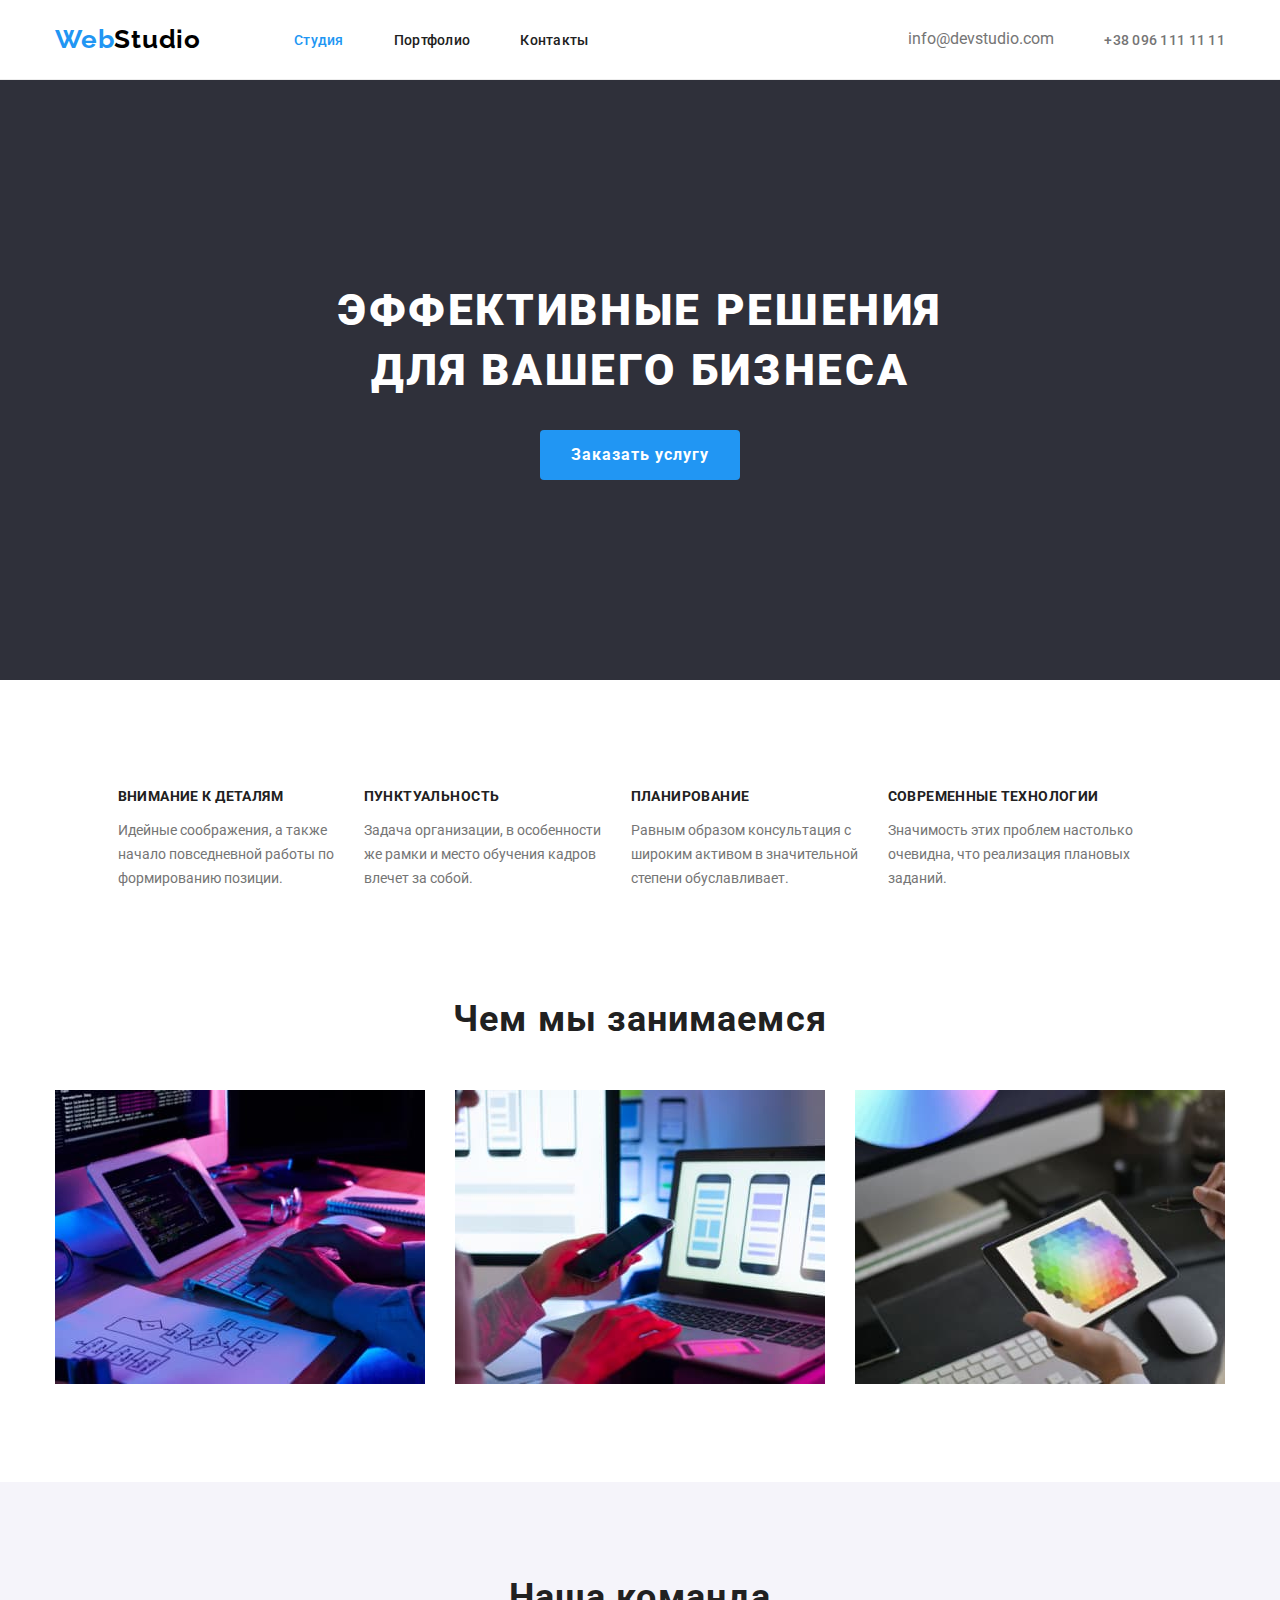
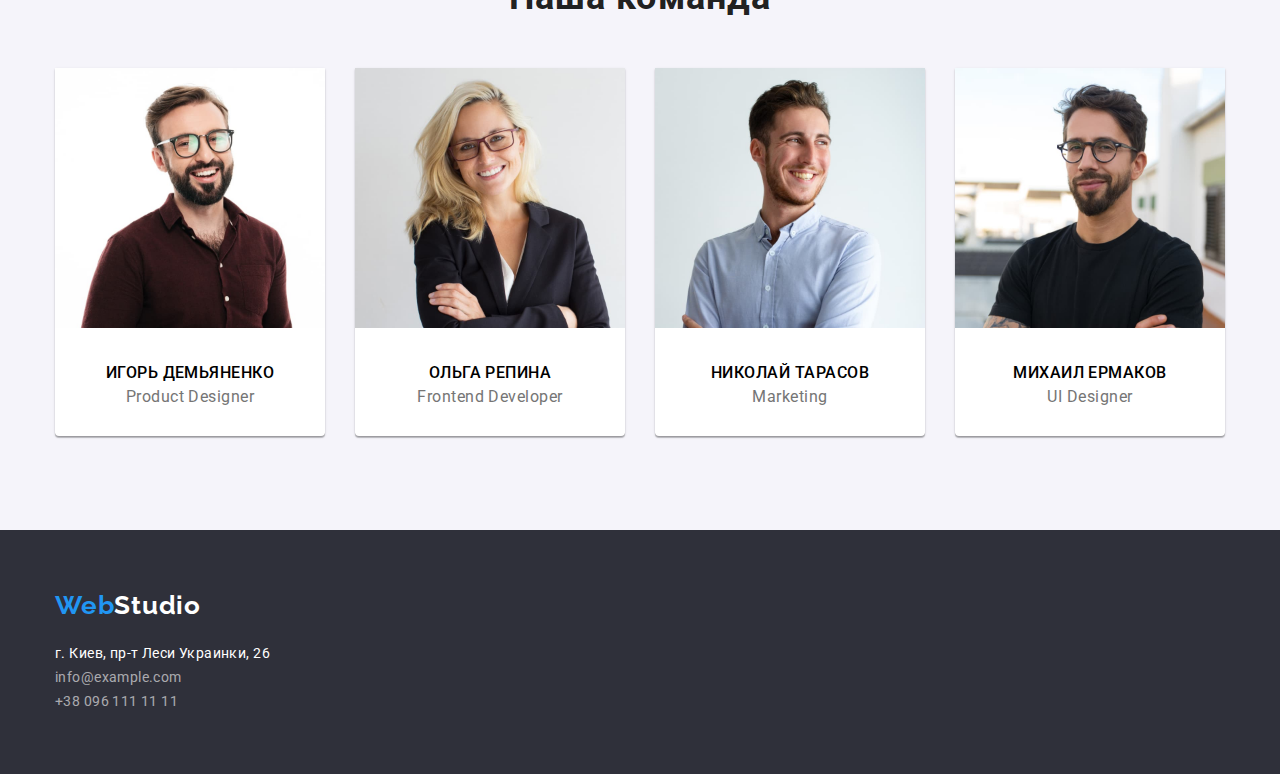
==== index.html @ abf52732 "start" ====
<!DOCTYPE html>
<html lang="ru">
  <head>
    <meta charset="UTF-8" />
    <meta http-equiv="X-UA-Compatible" content="IE=edge" />
    <meta name="viewport" content="width=device-width, initial-scale=1.0" />
    <title>Studio</title>
    <link rel="stylesheet" href="./css/normalize.css" />
    <link rel="stylesheet" href="./css/style.css" />
    <link
      href="https://fonts.googleapis.com/css2?family=Raleway:wght@700&family=Roboto:wght@400;500;700;900&display=swap"
      rel="stylesheet"
    />
  </head>
  <body>
    <header class="header-sections">
      <div class="container header-container">
        <nav class="main-nav">
          <a class="webstudio" href="./index.html"
            ><span class="txt-bl">Web</span>Studio</a
          >
          <ul class="all-header">
            <li class="item header-link">
              <a href="./index.html" class="current" >Студия</a>
            </li>
            <li class="item header-link">
              <a href="./portfolio.html">Портфолио</a>
            </li>
            <li class="item header-link"><a href="">Контакты</a></li>
          </ul>
          </nav>
          <ul class="header-contacts">
            <li class="item header-mail">
              <a href="mailto:info@devstudio.com">info@devstudio.com</a>
            </li>
            <li class="item header-phone">
              <a href="tel:+380961111111">+38 096 111 11 11</a>
            </li>
          </ul>
      </div>
    </header>
    <main>
      <section class="main-header-sections">
        <h1>
          Эффективные решения <br />
          для вашего бизнеса
        </h1>
        <button type="button" class="btn-blue">Заказать услугу</button>
      </section>
      <section class="all-about-sections">
        <div class="container">
          <ul class="menu all-about">
            <li class="item">
              <h3>Внимание к деталям</h3>
              <p class="about">
                Идейные соображения, а также <br />
                начало повседневной работы по <br />
                формированию позиции.
              </p>
            </li>
            <li class="item">
              <h3>Пунктуальность</h3>
              <p class="about">
                Задача организации, в особенности <br />
                же рамки и место обучения кадров <br />
                влечет за собой.
              </p>
            </li>
            <li class="item">
              <h3>Планирование</h3>
              <p class="about">
                Равным образом консультация с <br />
                широким активом в значительной <br />
                степени обуславливает.
              </p>
            </li>
            <li class="item">
              <h3>Современные технологии</h3>
              <p class="about">
                Значимость этих проблем настолько <br />
                очевидна, что реализация плановых <br />
                заданий.
              </p>
            </li>
          </ul>
        </div>
      </section>
      <section class="all-work-sections">
        <div class="container">
          <h2 class="work-text">Чем мы занимаемся</h2>
          <ul class="menu work-sections">
            <li class="item">
              <img src="./images/box1.jpg" alt="box1" width="370" />
            </li>
            <li class="item">
              <img src="./images/box2.jpg" alt="box2" width="370" />
            </li>
            <li class="item">
              <img src="./images/box3.jpg" alt="box3" width="370" />
            </li>
          </ul>
        </div>
        </section>
        <section class="team-sections">
          <div class="container">
            <h2>Наша команда</h2>
            <ul class="menu team-sections-box">
              <li class="item team">
                <img src="./images/igor.jpg" alt="igor" width="270" />
                <div class="team-text">
                  <h3 class="team-employee">Игорь Демьяненко</h3>
                  <p class="team-position">Product Designer</p>
                </div>
              </li>
              <li class="item team">
                <img src="./images/olga.jpg" alt="olga" width="270" />
                <div class="team-text">
                  <h3 class="team-employee">Ольга Репина</h3>
                  <p class="team-position">Frontend Developer</p>
                </div>
              </li>
              <li class="item team">
                <img src="./images/nikolay.jpg" alt="nikolay" width="270" />
                <div class="team-text">
                  <h3 class="team-employee">Николай Тарасов</h3>
                  <p class="team-position">Marketing</p>
                </div>
              </li>
              <li class="item team">
                <img src="./images/michael.jpg" alt="michael" width="270" />
                <div class="team-text">
                  <h3 class="team-employee">Михаил Ермаков</h3>
                  <p class="team-position">UI Designer</p>
                </div>
              </li>
            </ul>
          </div>
      </section>
    </main>
    <footer class="footer-sections">
      <div class="container">
        <a class="webstudio white" href="./index.html"
          ><span class="txt-bl">Web</span>Studio</a>
        <address>
          <ul class="footer-all">
            <li>
              <a
                class="map link footer-adress"
                href="https://bit.ly/3ffIdBp"
                target="_blank"
                rel="noopener noreferrer"
                >г. Киев, пр-т Леси Украинки, 26</a>
            </li>
            <li>
              <a href="mailto:info@example.com" class="footer-mail">info@example.com</a
              >
            </li>
            <li>
              <a href="tel:+380961111111" class="footer-phone">+38 096 111 11 11</a
              >
            </li>
          </ul>
        </address>
      </div>
    </footer>
  </body>
</html>
---- css/style.css ----
html {
  box-sizing: border-box;
}
*,
*::before,
*::after {
  box-sizing: border-box;
}

body {
  font-family: "Roboto", "Raleway", sans-serif;
  max-width: 1600px;
  margin: 0 auto;
}
a {
  text-decoration: none;
}

.menu {
  display: flex;
}
ul {
  margin-block-start: 0px;
  margin-block-end: 0px;
  margin-inline-start: 0px;
  margin-inline-end: 0px;
  padding-inline-start: 0px;
}
.main-nav {
  display: flex;
  align-items: center;
}
.container {
  width: 1200px;
  padding: 0px 15px;
  margin: 0 auto;
}
.sections {
  padding: 94px 0;
}
.header-sections {
  border-bottom: 1px solid rgba(236, 236, 236, 1);
  padding-top: 24px;
  padding-bottom: 24px;
}
.txt-bl {
  color: #2196f3;
}

.webstudio {
  color: black;
  font-family: Raleway;
  font-style: normal;
  font-weight: bold;
  font-size: 26px;
  line-height: 31px;
  letter-spacing: 0.03em;
  text-decoration: none;
}

li {
  list-style-type: none;
}
.all-header {
  display: flex;
  margin-left: 93px;
}

.all-header .item {
  margin-right: 50px;
}
.all-header .item:last-child {
  margin-right: 0px;
}
.header-container {
  display: flex;
}
h1 {
  color: #fff;
  font-style: normal;
  font-weight: 900;
  font-size: 44px;
  line-height: 60px;
  text-align: center;
  letter-spacing: 0.06em;
  text-transform: uppercase;
  margin-block-start: 0px;
  margin-block-end: 0px;
 }
h2 {
  color: #212121;
  font-style: normal;
  font-weight: bold;
  font-size: 36px;
  line-height: 42px;
  text-align: center;
  letter-spacing: 0.03em;
  margin-block-start: 0;
    margin-block-end: 0;
    margin-inline-start: 0;
    margin-inline-end: 0;
}
h3 {
  color: #212121;
  font-style: normal;
  font-weight: bold;
  font-size: 14px;
  line-height: 16px;
  letter-spacing: 0.03em;
  text-transform: uppercase;
  inherits: none;
}

.header-link {
  text-decoration: none;
  font-style: normal;
  font-weight: 500;
  font-size: 14px;
  line-height: 16px;
  letter-spacing: 0.02em;

}
.header-link a {
  color: #212121;
  display: block;

}
a.current {
  color: #2196f3;
  }

.header-link a:hover {
  color: #2196f3;
  
}
.header-contacts {
  display: flex;
  margin-left: auto;
  align-items: center;
}
.header-contacts .item + .item {
  margin-left: 50px;
}
.header-contacts .item .header-mail {
  font-style: normal;
  font-weight: 500;
  font-size: 14px;
  line-height: 16px;
  letter-spacing: 0.02em;
}
.header-mail a {
  color: rgba(117, 117, 117, 1);
  display: block;
}
.header-mail a:hover {
  color: #2196f3;
}
.header-phone {
  font-style: normal;
  font-weight: 500;
  font-size: 14px;
  line-height: 16px;
  letter-spacing: 0.02em;
}
.header-phone a {
  color: rgba(117, 117, 117, 1);
  display: block;
}
.header-phone a:hover {
  color: #2196f3;
}
.main-header-sections {
  background-color: #2f303a;
  padding-bottom: 200px;
  padding-top: 200px;
}
.btn-blue {
  color: white;
  background-color: #2196f3;
  font-family: Roboto;
  font-style: normal;
  font-weight: bold;
  font-size: 16px;
  line-height: 30px;
  letter-spacing: 0.06em;
  width: 200px;
  height: 50px;
  border: none;
  border-radius: 4px;
  margin: 0 auto;
  display: block;
  margin-top: 30px;

}
.all-about-sections {
  padding-top: 94px;
}

.all-about {
  justify-content: center;
  width: 1170px;
}
.all-about .item {
  margin-right: 30px;
}
.about {
  color: #757575;
  font-style: normal;
  font-weight: normal;
  font-size: 14px;
  line-height: 24px;
}
.all-work-sections {
  padding-top: 94px;
  padding-bottom: 94px;
}
.work-sections .item + .item {
  margin-left: 30px;
}

.work-text {
  margin-top: 0px;
  margin-bottom: 50px;
}

.menu .item.team {
  justify-content: center;
}
.team-sections {
  background-color: #f5f4fa;
  padding-top: 94px;
  padding-bottom: 94px;
}
.team-sections .item + .item {
  margin-left: 30px;
}
.team-sections-box {
  justify-content: center;
  margin-top: 50px;
}
.item.team {
  box-shadow: 0px 1px 3px rgba(0, 0, 0, 0.12), 0px 1px 1px rgba(0, 0, 0, 0.14), 0px 2px 1px rgba(0, 0, 0, 0.2);
  border-radius: 0px 0px 4px 4px;
  background-color: white;
}
.team-text {
  padding-top: 30px;
  padding-bottom: 30px;

}
.team-employee {
  color: black;
  font-style: normal;
  font-weight: 500;
  font-size: 16px;
  line-height: 19px;
  text-align: center;
  letter-spacing: 0.03em;
  margin-top: 0;
  margin-bottom: 5px;
}
.team-position {
  color: #757575;
  font-style: normal;
  font-weight: normal;
  font-size: 16px;
  line-height: 19px;
  text-align: center;
  letter-spacing: 0.03em;
  margin-top: 5px;
  margin-bottom: 0;
}
.footer-sections {
  background-color: #2f303a;
  padding-top: 60px;
  padding-bottom: 61px;
}

.link.footer-adress {
  color: white;
  text-decoration: none;
  font-style: normal;
  font-weight: normal;
  font-size: 14px;
  line-height: 24px;
  letter-spacing: 0.03em;
}
.txt-bl {
  margin-bottom: 20px;
}
.webstudio.white {
  display: block;
  margin-bottom: 20px;
}
.footer-mail {
  color: rgba(255, 255, 255, 0.6);
  text-decoration: none;
  font-style: normal;
  font-weight: normal;
  font-size: 14px;
  line-height: 24px;
  letter-spacing: 0.03em;
}
.footer-phone {
  color: rgba(255, 255, 255, 0.6);
  text-decoration: none;
  font-style: normal;
  font-weight: normal;
  font-size: 14px;
  line-height: 24px;
  letter-spacing: 0.03em;
}

.white {
  color: white;
}
/* Portfilio*/
.all-port-sections {
  padding-top: 94px;
  padding-bottom: 94px;
}
.btn-port {
  color: #212121;
  background-color: #f5f4fa;
  font-family: roboto;
  font-style: normal;
  font-weight: 500;
  font-size: 16px;
  line-height: 26px;
  height: 38px;
  letter-spacing: 0.03em;
  border: none;
  border-radius: 4px;
  padding: 6px 22px 6px 22px;
  white-space: nowrap;
}
.btn-port:hover {
  color: white;
  background-color: #2196f3;
  box-shadow: 0px 3px 1px rgba(0, 0, 0, 0.1), 0px 1px 2px rgba(0, 0, 0, 0.08),
    0px 2px 2px rgba(0, 0, 0, 0.12);
}

.menu-btn {
  display: flex;
  justify-content: center;
  margin-bottom: 50px;

}
.menu-btn .item + .item {
  margin-left: 8px;
}
h4 {
  color: #212121;
  font-style: normal;
  font-weight: bold;
  font-size: 18px;
  line-height: 36px;
  letter-spacing: 0.06em;
}
.container-port {
  padding-bottom: 94px;
}
.card-set {
  display: flex;
  flex-wrap: wrap;
  margin-left: -30px;
  margin-top: -30px;
  list-style: none;
}

.item-port {
  margin-left: 30px;
  margin-top: 30px;
  flex-basis: cals((100%-90px)/3);
}
.card-thumb {
  margin-bottom: -4.5px;
}
.card-content {
  padding: 20px 24px;
  border: 1px solid rgba(238, 238, 238, 1);
  border-top: none;
}
.card-heading {
  color: #212121;
  font-style: normal;
  font-weight: bold;
  font-size: 18px;
  line-height: 36px;
  letter-spacing: 0.06em;
  margin-top: 0;
  margin-bottom: 2px;
}
.card-text {
  color: #757575;
  font-style: normal;
  font-weight: normal;
  font-size: 16px;
  line-height: 30px;
  letter-spacing: 0.03em;
  margin-top: 2px;
  margin-bottom: 0;
}
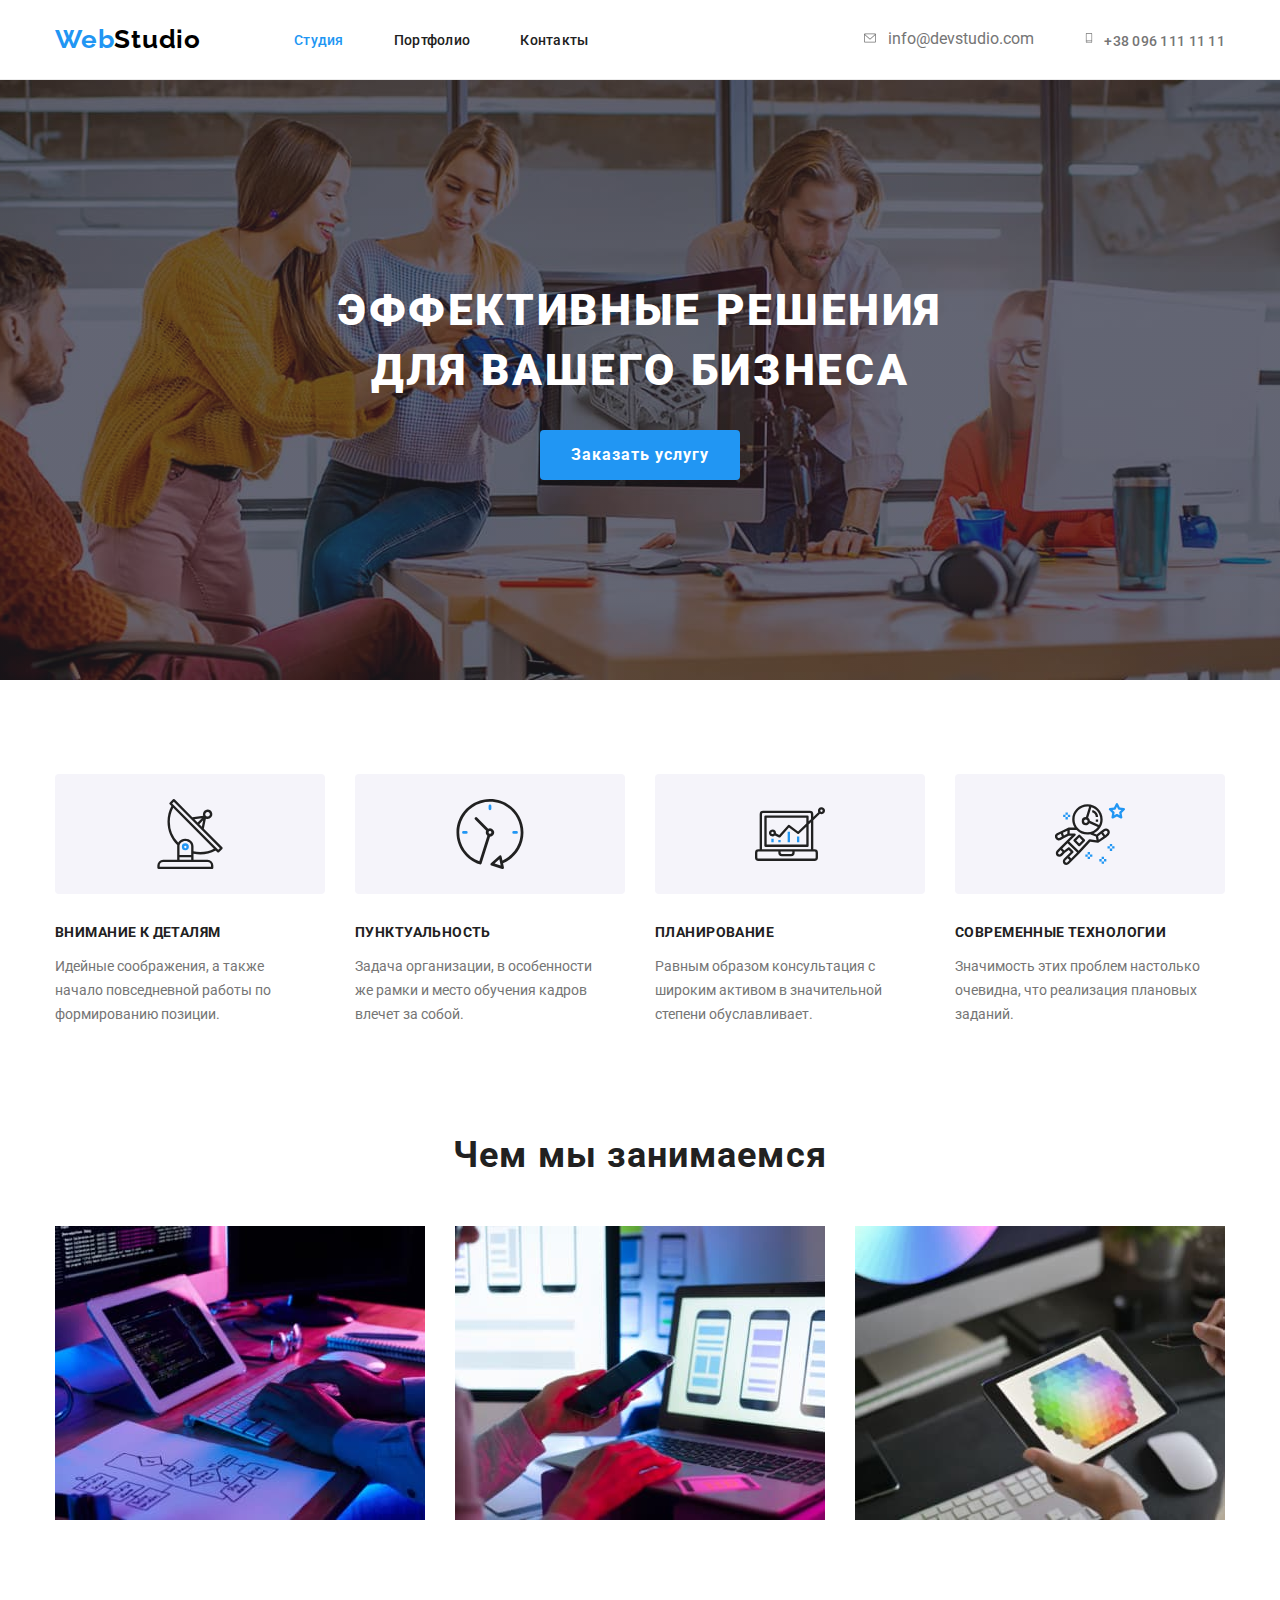
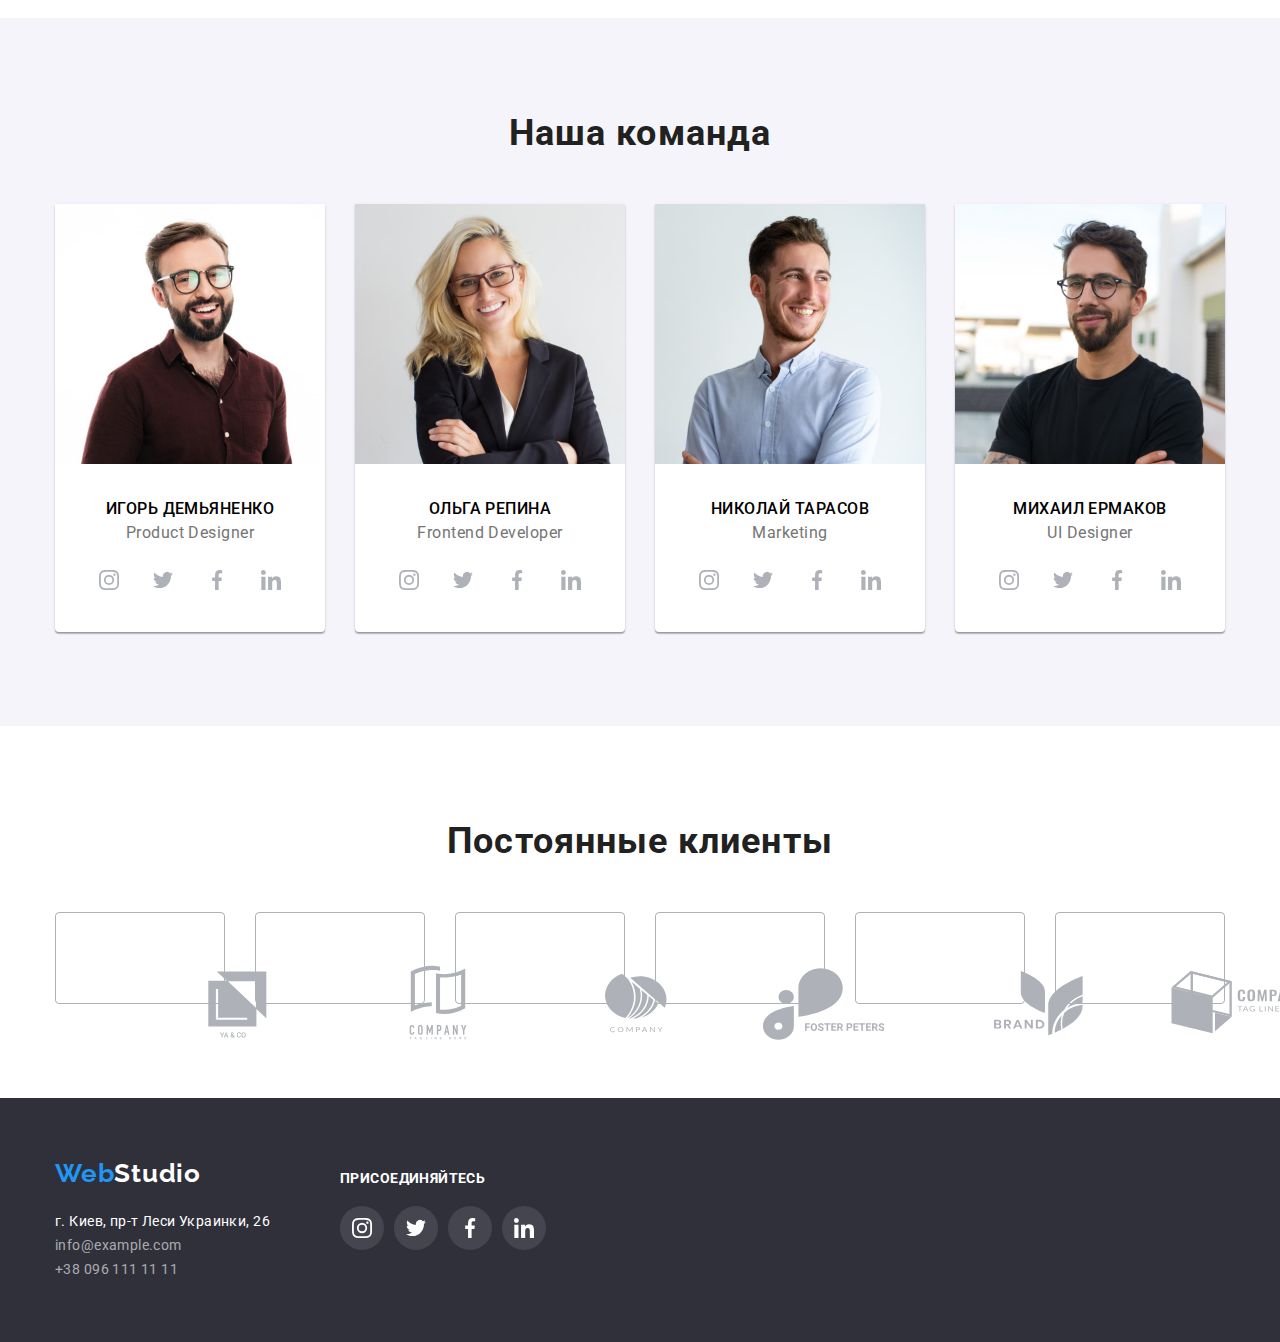
==== commit b6b1edc0: "prefin" ====
--- a/index.html
+++ b/index.html
@@ -31,10 +31,16 @@
           </nav>
           <ul class="header-contacts">
             <li class="item header-mail">
-              <a href="mailto:info@devstudio.com">info@devstudio.com</a>
+              <a class="header-mail-set" href="mailto:info@devstudio.com">
+                <svg class="header-mail-icon">
+                  <use href="./images/symbol-defs.svg#icon-envelope"></use>
+                </svg>info@devstudio.com</a>
             </li>
             <li class="item header-phone">
-              <a href="tel:+380961111111">+38 096 111 11 11</a>
+              <a class="header-phone-set" href="tel:+380961111111">
+                <svg class="header-phone-icon">
+                <use href="./images/symbol-defs.svg#icon-smartphone"></use>
+              </svg>+38 096 111 11 11</a>
             </li>
           </ul>
       </div>
@@ -51,7 +57,12 @@
         <div class="container">
           <ul class="menu all-about">
             <li class="item">
-              <h3>Внимание к деталям</h3>
+              <div class="item-icon">
+                <svg class="item-icon-svg">
+                  <use href="./images/symbol-defs.svg#icon-antenna"></use>
+                </svg>
+              </div>
+              <h3 class="item-text">Внимание к деталям</h3>
               <p class="about">
                 Идейные соображения, а также <br />
                 начало повседневной работы по <br />
@@ -59,7 +70,12 @@
               </p>
             </li>
             <li class="item">
-              <h3>Пунктуальность</h3>
+              <div class="item-icon">
+                <svg class="item-icon-svg">
+                  <use href="./images/symbol-defs.svg#icon-clock1"></use>
+                </svg>
+              </div>
+              <h3 class="item-text">Пунктуальность</h3>
               <p class="about">
                 Задача организации, в особенности <br />
                 же рамки и место обучения кадров <br />
@@ -67,7 +83,12 @@
               </p>
             </li>
             <li class="item">
-              <h3>Планирование</h3>
+              <div class="item-icon">
+                <svg class="item-icon-svg">
+                  <use href="./images/symbol-defs.svg#icon-diagram"></use>
+                </svg>
+              </div>
+              <h3 class="item-text">Планирование</h3>
               <p class="about">
                 Равным образом консультация с <br />
                 широким активом в значительной <br />
@@ -75,7 +96,12 @@
               </p>
             </li>
             <li class="item">
-              <h3>Современные технологии</h3>
+              <div class="item-icon">
+                <svg class="item-icon-svg">
+                  <use href="./images/symbol-defs.svg#icon-astronaut"></use>
+                </svg>
+              </div>
+              <h3 class="item-text">Современные технологии</h3>
               <p class="about">
                 Значимость этих проблем настолько <br />
                 очевидна, что реализация плановых <br />
@@ -110,6 +136,36 @@
                 <div class="team-text">
                   <h3 class="team-employee">Игорь Демьяненко</h3>
                   <p class="team-position">Product Designer</p>
+                  <ul class="icons-list">
+                    <li class="item">
+                      <a class="links-list" href="">
+                        <svg class="icon" width="20px" height="20px">
+                          <use href="./images/symbol-defs.svg#icon-instagram"></use>
+                        </svg>
+                      </a>
+                    </li>
+                    <li class="item">
+                      <a class="links-list" href="">
+                        <svg class="icon" width="20px" height="20px">
+                          <use href="./images/symbol-defs.svg#icon-twitter"></use>
+                        </svg>
+                      </a>
+                    </li>
+                    <li class="item">
+                      <a class="links-list" href="">
+                        <svg class="icon" width="20px" height="20px">
+                          <use href="./images/symbol-defs.svg#icon-facebook"></use>
+                        </svg>
+                      </a>
+                    </li>
+                    <li class="item">
+                      <a class="links-list" href="">
+                        <svg class="icon" width="20px" height="20px">
+                          <use href="./images/symbol-defs.svg#icon-linkedin"></use>
+                        </svg>
+                      </a>
+                    </li>
+                  </ul>
                 </div>
               </li>
               <li class="item team">
@@ -117,6 +173,36 @@
                 <div class="team-text">
                   <h3 class="team-employee">Ольга Репина</h3>
                   <p class="team-position">Frontend Developer</p>
+                  <ul class="icons-list">
+                    <li class="item">
+                      <a class="links-list" href="">
+                        <svg class="icon" width="20px" height="20px">
+                          <use href="./images/symbol-defs.svg#icon-instagram"></use>
+                        </svg>
+                      </a>
+                    </li>
+                    <li class="item">
+                      <a class="links-list" href="">
+                        <svg class="icon" width="20px" height="20px">
+                          <use href="./images/symbol-defs.svg#icon-twitter"></use>
+                        </svg>
+                      </a>
+                    </li>
+                    <li class="item">
+                      <a class="links-list" href="">
+                        <svg class="icon" width="20px" height="20px">
+                          <use href="./images/symbol-defs.svg#icon-facebook"></use>
+                        </svg>
+                      </a>
+                    </li>
+                    <li class="item">
+                      <a class="links-list" href="">
+                        <svg class="icon" width="20px" height="20px">
+                          <use href="./images/symbol-defs.svg#icon-linkedin"></use>
+                        </svg>
+                      </a>
+                    </li>
+                  </ul>
                 </div>
               </li>
               <li class="item team">
@@ -124,6 +210,36 @@
                 <div class="team-text">
                   <h3 class="team-employee">Николай Тарасов</h3>
                   <p class="team-position">Marketing</p>
+                  <ul class="icons-list">
+                    <li class="item">
+                      <a class="links-list" href="">
+                        <svg class="icon" width="20px" height="20px">
+                          <use href="./images/symbol-defs.svg#icon-instagram"></use>
+                        </svg>
+                      </a>
+                    </li>
+                    <li class="item">
+                      <a class="links-list" href="">
+                        <svg class="icon" width="20px" height="20px">
+                          <use href="./images/symbol-defs.svg#icon-twitter"></use>
+                        </svg>
+                      </a>
+                    </li>
+                    <li class="item">
+                      <a class="links-list" href="">
+                        <svg class="icon" width="20px" height="20px">
+                          <use href="./images/symbol-defs.svg#icon-facebook"></use>
+                        </svg>
+                      </a>
+                    </li>
+                    <li class="item">
+                      <a class="links-list" href="">
+                        <svg class="icon" width="20px" height="20px">
+                          <use href="./images/symbol-defs.svg#icon-linkedin"></use>
+                        </svg>
+                      </a>
+                    </li>
+                  </ul>
                 </div>
               </li>
               <li class="item team">
@@ -131,37 +247,151 @@
                 <div class="team-text">
                   <h3 class="team-employee">Михаил Ермаков</h3>
                   <p class="team-position">UI Designer</p>
+                  <ul class="icons-list">
+                    <li class="item">
+                      <a class="links-list" href="">
+                        <svg class="icon" width="20px" height="20px">
+                          <use href="./images/symbol-defs.svg#icon-instagram"></use>
+                        </svg>
+                      </a>
+                    </li>
+                    <li class="item">
+                      <a class="links-list" href="">
+                        <svg class="icon" width="20px" height="20px">
+                          <use href="./images/symbol-defs.svg#icon-twitter"></use>
+                        </svg>
+                      </a>
+                    </li>
+                    <li class="item">
+                      <a class="links-list" href="">
+                        <svg class="icon" width="20px" height="20px">
+                          <use href="./images/symbol-defs.svg#icon-facebook"></use>
+                        </svg>
+                      </a>
+                    </li>
+                    <li class="item">
+                      <a class="links-list" href="">
+                        <svg class="icon" width="20px" height="20px">
+                          <use href="./images/symbol-defs.svg#icon-linkedin"></use>
+                        </svg>
+                      </a>
+                    </li>
+                  </ul>
                 </div>
               </li>
             </ul>
           </div>
       </section>
+      <section class="clients-sections">
+        <div class="container">
+          <h2 class="clients-text">Постоянные клиенты</h2>
+          <ul class="clients-set">
+            <li class="item">
+              <a class="clients-logo" >
+                <svg width:="41" height:="46.7">
+                  <use href="./images/symbol-defs.svg#icon-client1"></use>
+                </svg>
+              </a>
+            </li>
+            <li class="item">
+              <a class="clients-logo" >
+                <svg width:="40" height:="52">
+                  <use href="./images/symbol-defs.svg#icon-client2"></use>
+                </svg>
+              </a>
+            </li>
+            <li class="item">
+              <a class="clients-logo" >
+                <svg width:="43.46" height:="41.18">
+                  <use href="./images/symbol-defs.svg#icon-client3svg"></use>
+                </svg>
+              </a>
+            </li>
+            <li class="item">
+              <a class="clients-logo" >
+                <svg width:="84.44" height:="40.62">
+                  <use href="./images/symbol-defs.svg#icon-client4"></use>
+                </svg>
+              </a>
+            </li>
+            <li class="item">
+              <a class="clients-logo" >
+                <svg width:="62.64" height:="45.43">
+                  <use href="./images/symbol-defs.svg#icon-client5"></use>
+                </svg>
+              </a>
+            </li>
+            <li class="item">
+              <a class="clients-logo" >
+                <svg width:="93.79" height:="46.7">
+                  <use href="./images/symbol-defs.svg#icon-client6"></use>
+                </svg>
+              </a>
+            </li>
+          </ul>
+        </div>
+      </section>
     </main>
-    <footer class="footer-sections">
+    <footer class="footer-sections">  
       <div class="container">
-        <a class="webstudio white" href="./index.html"
-          ><span class="txt-bl">Web</span>Studio</a>
-        <address>
-          <ul class="footer-all">
-            <li>
-              <a
-                class="map link footer-adress"
-                href="https://bit.ly/3ffIdBp"
-                target="_blank"
-                rel="noopener noreferrer"
-                >г. Киев, пр-т Леси Украинки, 26</a>
-            </li>
-            <li>
-              <a href="mailto:info@example.com" class="footer-mail">info@example.com</a
-              >
-            </li>
-            <li>
-              <a href="tel:+380961111111" class="footer-phone">+38 096 111 11 11</a
-              >
-            </li>
-          </ul>
-        </address>
-      </div>
+          <div class="container-adress">
+          <a class="webstudio white" href="./index.html"
+            ><span class="txt-bl">Web</span>Studio</a>
+          <address>
+            <ul class="footer-all">
+              <li>
+                <a
+                  class="map link footer-adress"
+                  href="https://bit.ly/3ffIdBp"
+                  target="_blank"
+                  rel="noopener noreferrer"
+                  >г. Киев, пр-т Леси Украинки, 26</a>
+              </li>
+              <li>
+                <a href="mailto:info@example.com" class="footer-mail">info@example.com</a
+                >
+              </li>
+              <li>
+                <a href="tel:+380961111111" class="footer-phone">+38 096 111 11 11</a
+                >
+              </li>
+            </ul>
+          </address>
+          </div>
+          <div class="connections">
+            <h2 class="connections-text">присоединяйтесь</h2>
+            <ul class="connections-set">
+              <li class="item">
+                <a class="connections-set-icon">
+                  <svg class="connections-icon">
+                    <use href="./images/symbol-defs.svg#icon-instagram_footer"></use>       
+                  </svg>
+                </a>
+              </li>
+              <li class="item">
+                <a class="connections-set-icon">
+                  <svg class="connections-icon">
+                    <use href="./images/symbol-defs.svg#icon-twitter_footer"></use>       
+                  </svg>
+                </a>
+              </li>
+              <li class="item">
+                <a class="connections-set-icon">
+                  <svg class="connections-icon">
+                    <use href="./images/symbol-defs.svg#icon-facebook_footer"></use>       
+                  </svg>
+                </a>
+              </li>
+              <li class="item">
+                <a class="connections-set-icon">
+                  <svg class="connections-icon">
+                    <use href="./images/symbol-defs.svg#icon-linkedin_footer"></use>       
+                  </svg>
+                </a>
+              </li>
+            </ul>
+          </div>
+    </div>
     </footer>
   </body>
 </html>
--- a/css/style.css
+++ b/css/style.css
@@ -148,6 +148,18 @@
   line-height: 16px;
   letter-spacing: 0.02em;
 }
+.header-mail {
+  display: flex;
+  align-items: center;
+}
+
+.header-mail-icon {
+  height: 12px;
+  width: 16px;
+  margin-right: 10px;
+  fill: currentColor;
+  
+}
 .header-mail a {
   color: rgba(117, 117, 117, 1);
   display: block;
@@ -161,10 +173,23 @@
   font-size: 14px;
   line-height: 16px;
   letter-spacing: 0.02em;
-}
+
+}
+.header-phone-set {
+  display: block;
+  align-items: center;
+  justify-content: center;
+}
+.header-phone-icon {
+  height: 16px;
+  width: 10px;
+  margin-right: 10px;
+  fill: currentColor;
+}
+
 .header-phone a {
   color: rgba(117, 117, 117, 1);
-  display: block;
+
 }
 .header-phone a:hover {
   color: #2196f3;
@@ -173,6 +198,11 @@
   background-color: #2f303a;
   padding-bottom: 200px;
   padding-top: 200px;
+  max-width: 1600px;
+  height: 600px;
+  background-image: linear-gradient(to right, rgba(47, 48, 58, 0.4), rgba(47, 48, 58, 0.4)), url(../images/background.jpg);
+  background-size: cover;
+  background-position: center;
 }
 .btn-blue {
   color: white;
@@ -192,6 +222,7 @@
   margin-top: 30px;
 
 }
+
 .all-about-sections {
   padding-top: 94px;
 }
@@ -200,9 +231,10 @@
   justify-content: center;
   width: 1170px;
 }
-.all-about .item {
-  margin-right: 30px;
-}
+.all-about .item + .item {
+  margin-left: 30px;
+}
+
 .about {
   color: #757575;
   font-style: normal;
@@ -210,6 +242,25 @@
   font-size: 14px;
   line-height: 24px;
 }
+.item-icon {
+  display: flex;
+  align-items: center;
+  justify-content: center;
+  background-color: #F5F4FA;
+  border-radius: 4px;
+  width: 270px;
+  height: 120px;
+  margin-bottom: 30px;
+
+}
+.item-icon-svg {
+  width: 70px;
+  height: 70px;
+}
+.item-text {
+  margin-top: 0px;
+}
+
 .all-work-sections {
   padding-top: 94px;
   padding-bottom: 94px;
@@ -270,12 +321,71 @@
   margin-top: 5px;
   margin-bottom: 0;
 }
+.icons-list{
+  display: flex;
+  justify-content: space-between;
+  width: 206px;
+  margin:   0 auto;
+  margin-top: 16px;
+  fill: #757575;
+}
+.icons-list .item + .item {
+  margin-left: 10px;
+}
+.links-list {
+  display: flex;
+  height: 44px;
+  width: 44px;
+  border-radius: 50%;
+  justify-content: center;
+  align-items: center;
+  fill: #AFB1B8;
+
+}
+
+.links-list:hover {
+  background: #2196f3;
+  fill: #ffffff; 
+}
+
+.clients-sections {
+  padding-top: 94px;
+  padding-bottom: 94px;
+}
+
+.clients-set {
+  display: flex;
+  justify-content: space-between;
+  margin-top: 50px;
+}
+.clients-logo {
+  display: block;
+  width: 170px;
+  height: 92px;
+  padding: 16px 32px;
+  border: 1px solid #AFB1B8;
+  border-radius: 4px;
+  fill: #AFB1B8;
+}
+
+
+.clients-set :hover {
+  border-color:  #2196F3;
+  fill: #2196F3;
+  cursor: pointer;
+}
+.clients-set .item + .item {
+  margin-left: 30px;
+}
+
 .footer-sections {
   background-color: #2f303a;
   padding-top: 60px;
   padding-bottom: 61px;
 }
-
+.footer-sections .container {
+  display: flex;
+}
 .link.footer-adress {
   color: white;
   text-decoration: none;
@@ -313,6 +423,50 @@
 
 .white {
   color: white;
+}
+.connections {
+  margin-top: 12px;
+  margin-left: 70px;
+}
+.connections-text {
+  color: white;
+  font-style: normal;
+  font-weight: bold;
+  font-size: 14px;
+  line-height: 16px;
+  letter-spacing: 0.03em;
+  text-transform: uppercase;
+  margin-bottom: 20px;
+  text-align: left;
+
+}
+.connections-set {
+  display: flex;
+  justify-content: space-between;
+  width: 206px;
+  margin: 0 auto;
+}
+.connections-set-icon {
+  display: flex;
+  height: 44px;
+  width: 44px;
+  border-radius: 50%;
+  justify-content: center;
+  align-items: center;
+  background: rgba(255, 255, 255, 0.1);
+  fill: white;
+}
+.connections-set .item :hover {
+  background: #2196f3;
+  cursor: pointer;
+}
+.connections-set .item + .item{
+  margin-left: 10px;
+  
+}
+.connections-icon {
+  width: 20px;
+  height: 20px;
 }
 /* Portfilio*/
 .all-port-sections {
@@ -361,6 +515,7 @@
 .container-port {
   padding-bottom: 94px;
 }
+
 .card-set {
   display: flex;
   flex-wrap: wrap;
@@ -370,9 +525,20 @@
 }
 
 .item-port {
+  display: block;
   margin-left: 30px;
   margin-top: 30px;
   flex-basis: cals((100%-90px)/3);
+  box-sizing: border-box;
+}
+.item-port a :hover {
+  box-shadow: 0px 1px 1px rgba(0, 0, 0, 0.12), 0px 4px 4px rgba(0, 0, 0, 0.06), 1px 4px 6px rgba(0, 0, 0, 0.16);
+}
+.item-port {
+  display: block;
+}
+.item-port-img {
+  display: block;
 }
 .card-thumb {
   margin-bottom: -4.5px;
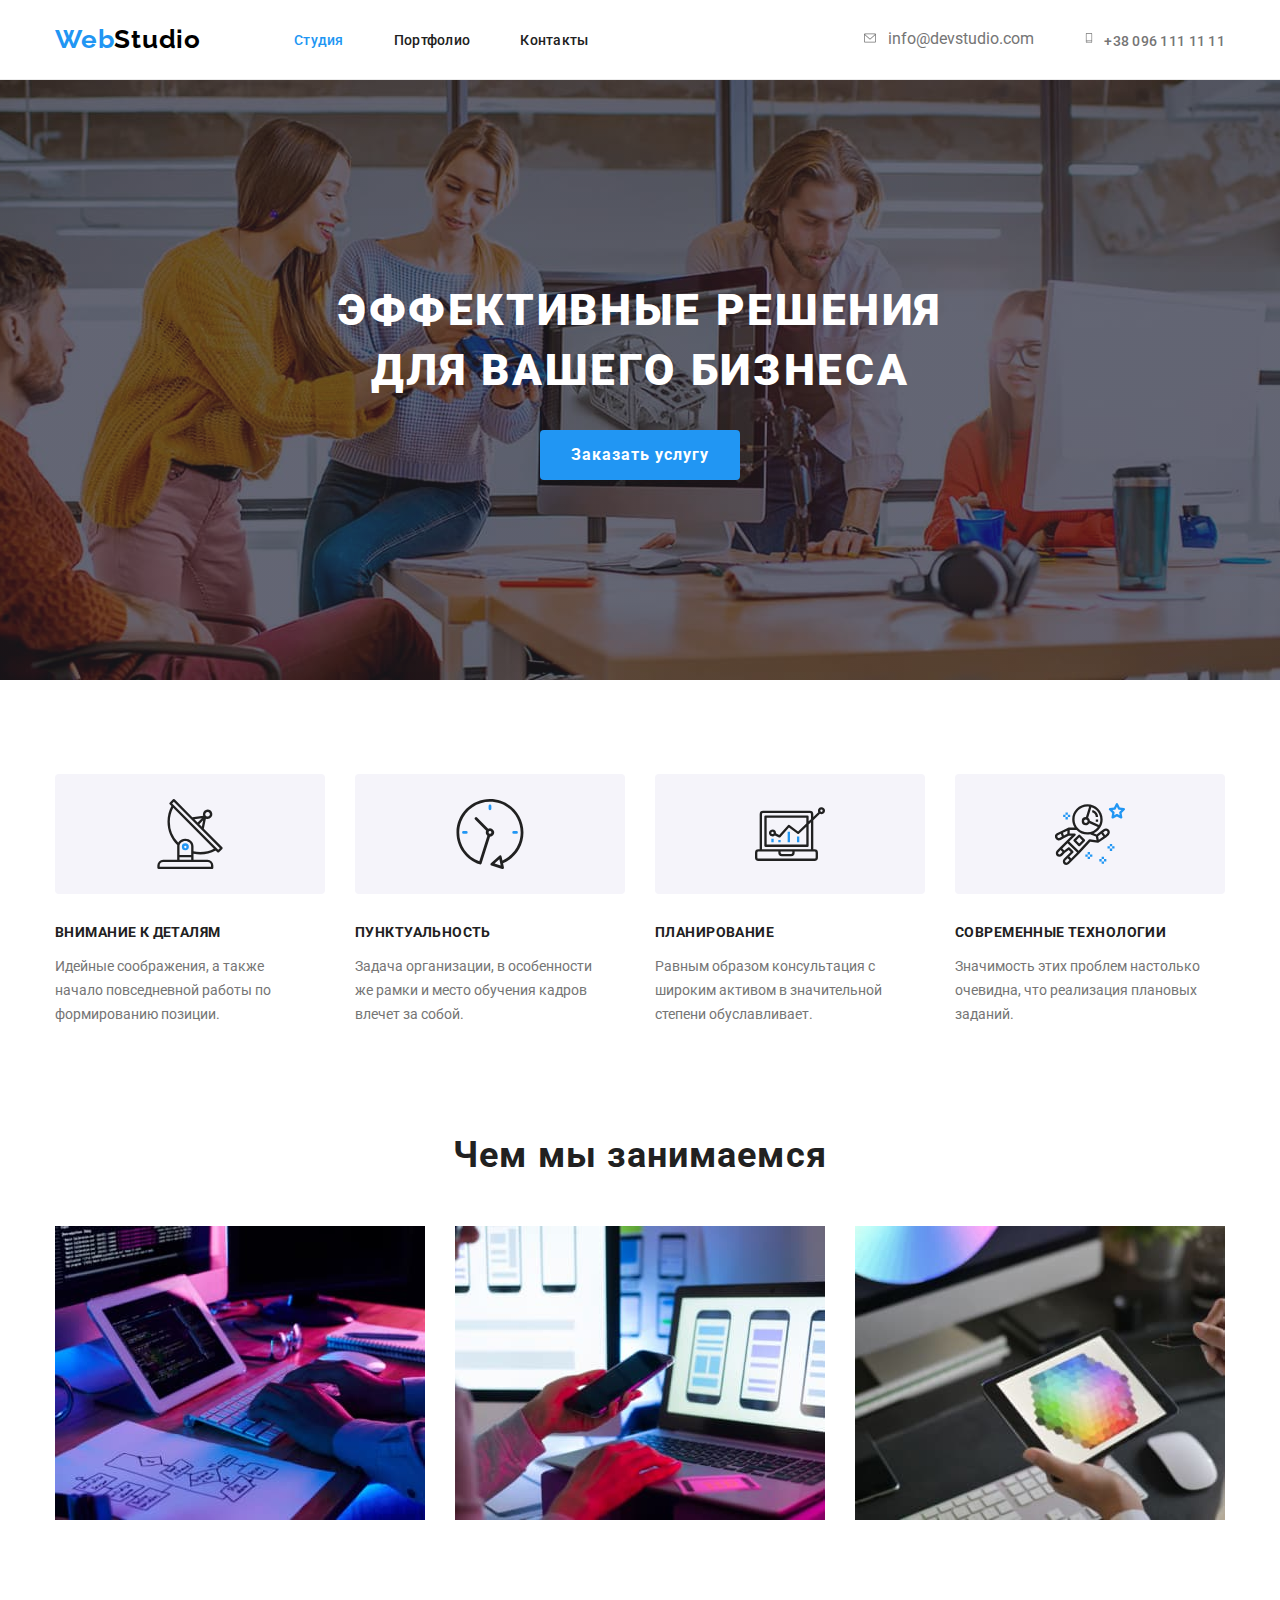
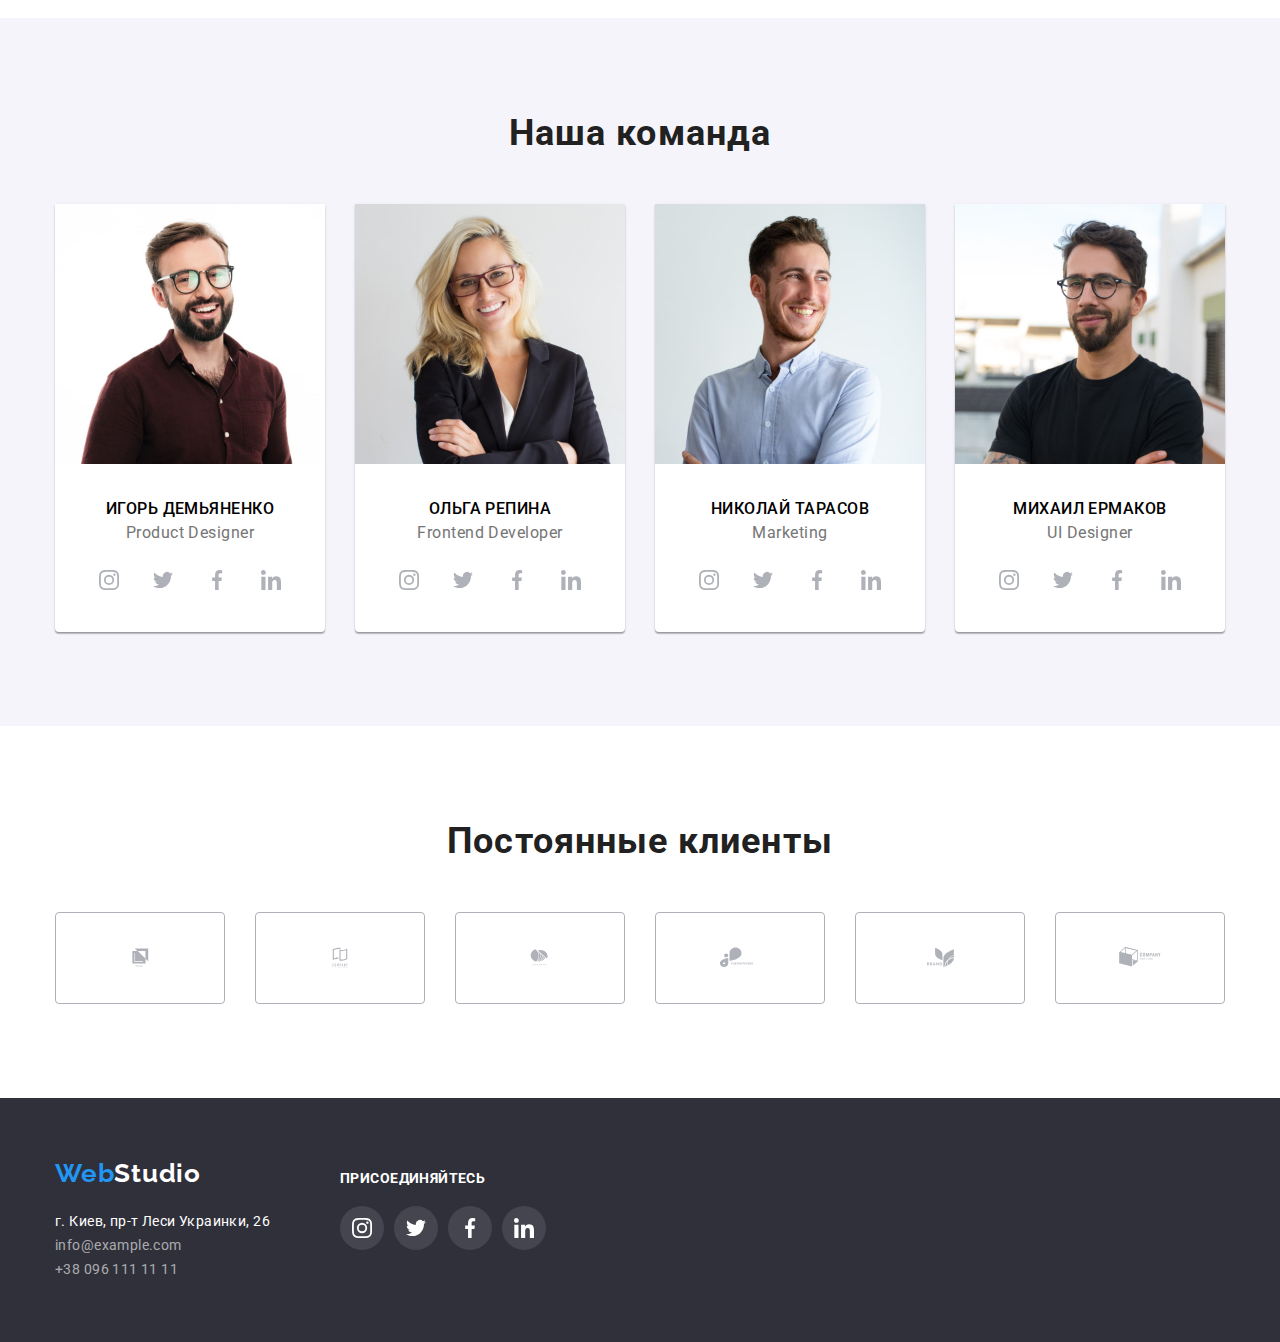
==== commit 3d1013b9: "up" ====
--- a/index.html
+++ b/index.html
@@ -32,13 +32,13 @@
           <ul class="header-contacts">
             <li class="item header-mail">
               <a class="header-mail-set" href="mailto:info@devstudio.com">
-                <svg class="header-mail-icon">
+                <svg class="header-mail-icon" width= "16" height= "12">
                   <use href="./images/symbol-defs.svg#icon-envelope"></use>
                 </svg>info@devstudio.com</a>
             </li>
             <li class="item header-phone">
               <a class="header-phone-set" href="tel:+380961111111">
-                <svg class="header-phone-icon">
+                <svg class="header-phone-icon" width= "10" height= "16">
                 <use href="./images/symbol-defs.svg#icon-smartphone"></use>
               </svg>+38 096 111 11 11</a>
             </li>
@@ -288,42 +288,42 @@
           <ul class="clients-set">
             <li class="item">
               <a class="clients-logo" >
-                <svg width:="41" height:="46.7">
+                <svg width="41" height="46.7">
                   <use href="./images/symbol-defs.svg#icon-client1"></use>
                 </svg>
               </a>
             </li>
             <li class="item">
               <a class="clients-logo" >
-                <svg width:="40" height:="52">
+                <svg width="40" height="52">
                   <use href="./images/symbol-defs.svg#icon-client2"></use>
                 </svg>
               </a>
             </li>
             <li class="item">
               <a class="clients-logo" >
-                <svg width:="43.46" height:="41.18">
+                <svg width="43.46" height="41.18">
                   <use href="./images/symbol-defs.svg#icon-client3svg"></use>
                 </svg>
               </a>
             </li>
             <li class="item">
               <a class="clients-logo" >
-                <svg width:="84.44" height:="40.62">
+                <svg width="84.44" height="40.62">
                   <use href="./images/symbol-defs.svg#icon-client4"></use>
                 </svg>
               </a>
             </li>
             <li class="item">
               <a class="clients-logo" >
-                <svg width:="62.64" height:="45.43">
+                <svg width="62.64" height="45.43">
                   <use href="./images/symbol-defs.svg#icon-client5"></use>
                 </svg>
               </a>
             </li>
             <li class="item">
               <a class="clients-logo" >
-                <svg width:="93.79" height:="46.7">
+                <svg width="93.79" height="46.7">
                   <use href="./images/symbol-defs.svg#icon-client6"></use>
                 </svg>
               </a>
--- a/css/style.css
+++ b/css/style.css
@@ -154,8 +154,6 @@
 }
 
 .header-mail-icon {
-  height: 12px;
-  width: 16px;
   margin-right: 10px;
   fill: currentColor;
   
@@ -181,8 +179,6 @@
   justify-content: center;
 }
 .header-phone-icon {
-  height: 16px;
-  width: 10px;
   margin-right: 10px;
   fill: currentColor;
 }
@@ -359,15 +355,16 @@
   margin-top: 50px;
 }
 .clients-logo {
-  display: block;
+  display: flex;
   width: 170px;
   height: 92px;
+  justify-content: center;
+  align-items: center;
   padding: 16px 32px;
   border: 1px solid #AFB1B8;
   border-radius: 4px;
   fill: #AFB1B8;
 }
-
 
 .clients-set :hover {
   border-color:  #2196F3;
@@ -525,23 +522,21 @@
 }
 
 .item-port {
-  display: block;
+  display: flex;
   margin-left: 30px;
   margin-top: 30px;
   flex-basis: cals((100%-90px)/3);
-  box-sizing: border-box;
-}
-.item-port a :hover {
+  
+}
+.item-port:hover {
   box-shadow: 0px 1px 1px rgba(0, 0, 0, 0.12), 0px 4px 4px rgba(0, 0, 0, 0.06), 1px 4px 6px rgba(0, 0, 0, 0.16);
 }
-.item-port {
-  display: block;
-}
-.item-port-img {
-  display: block;
-}
+
 .card-thumb {
   margin-bottom: -4.5px;
+}
+.card-thumb :hover {
+  background-image: linear-gradient(to right, rgba(47, 48, 58, 0.4), rgba(47, 48, 58, 0.4));
 }
 .card-content {
   padding: 20px 24px;
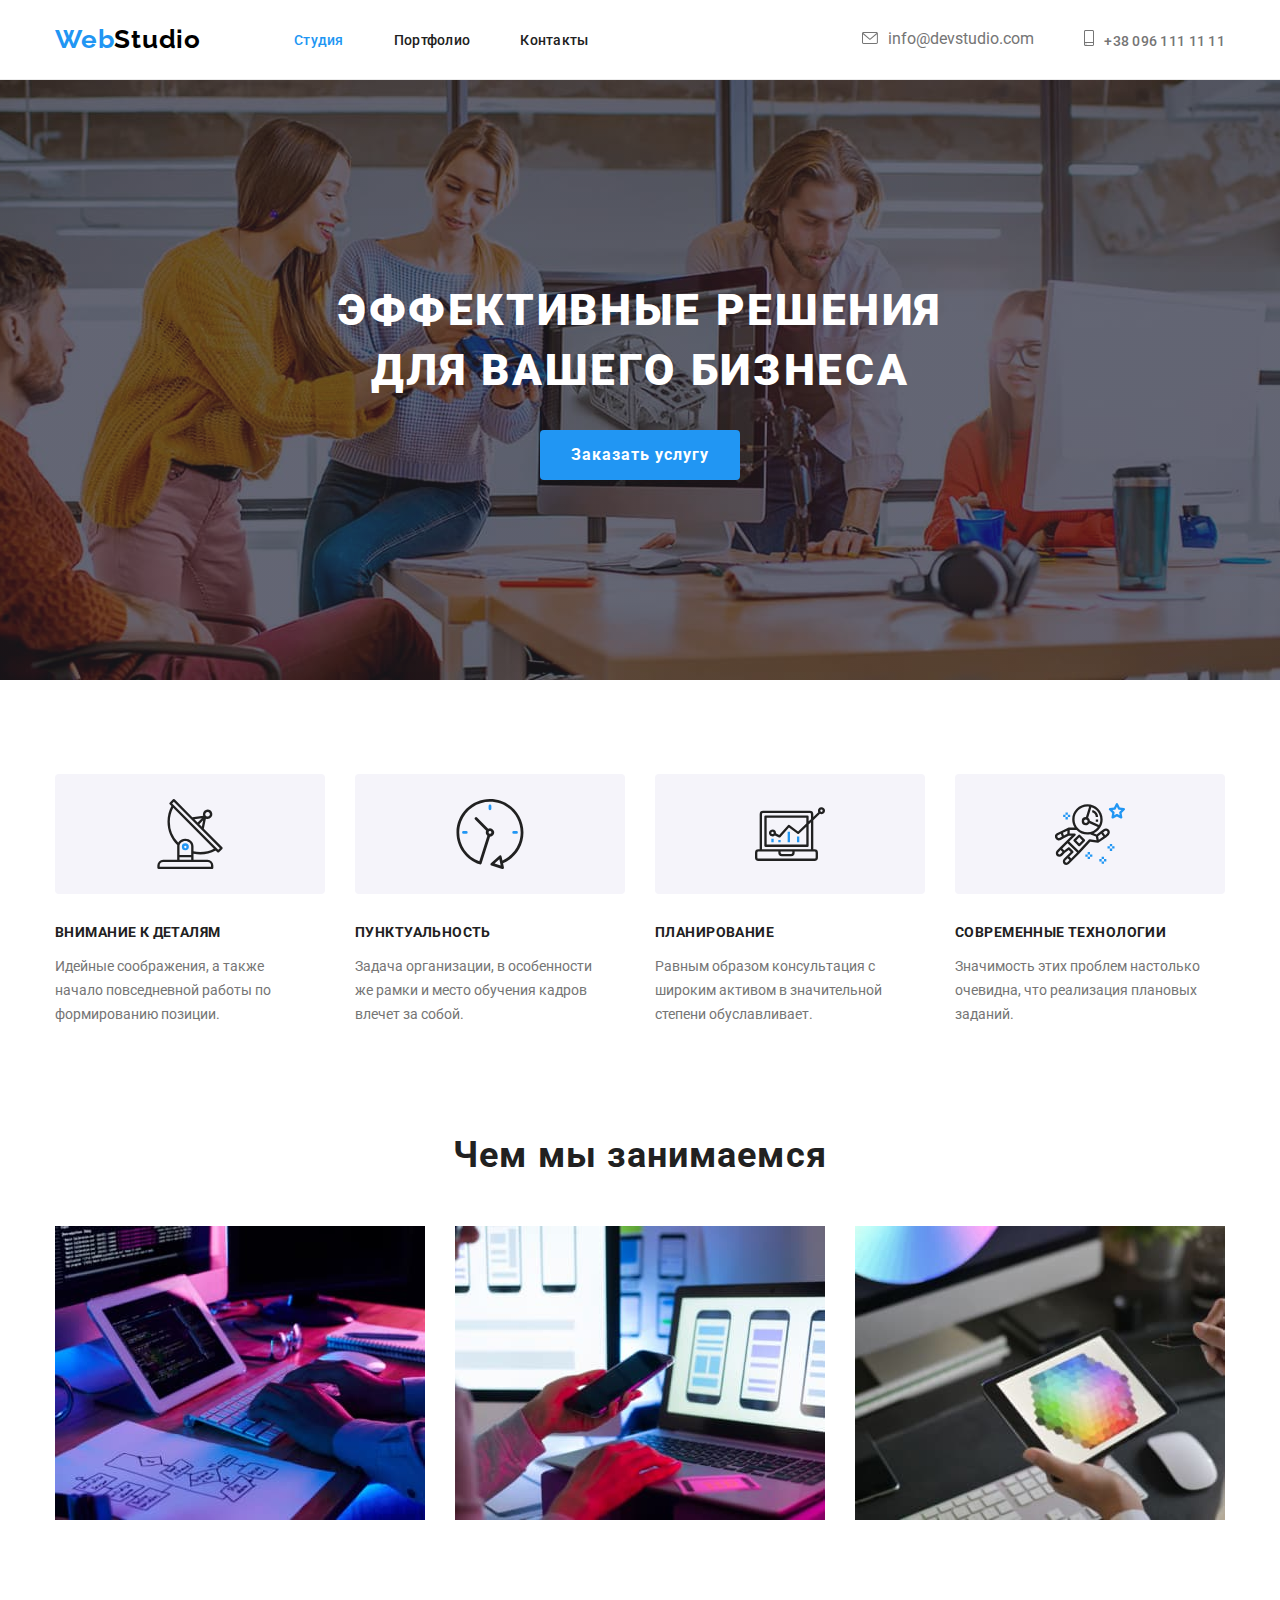
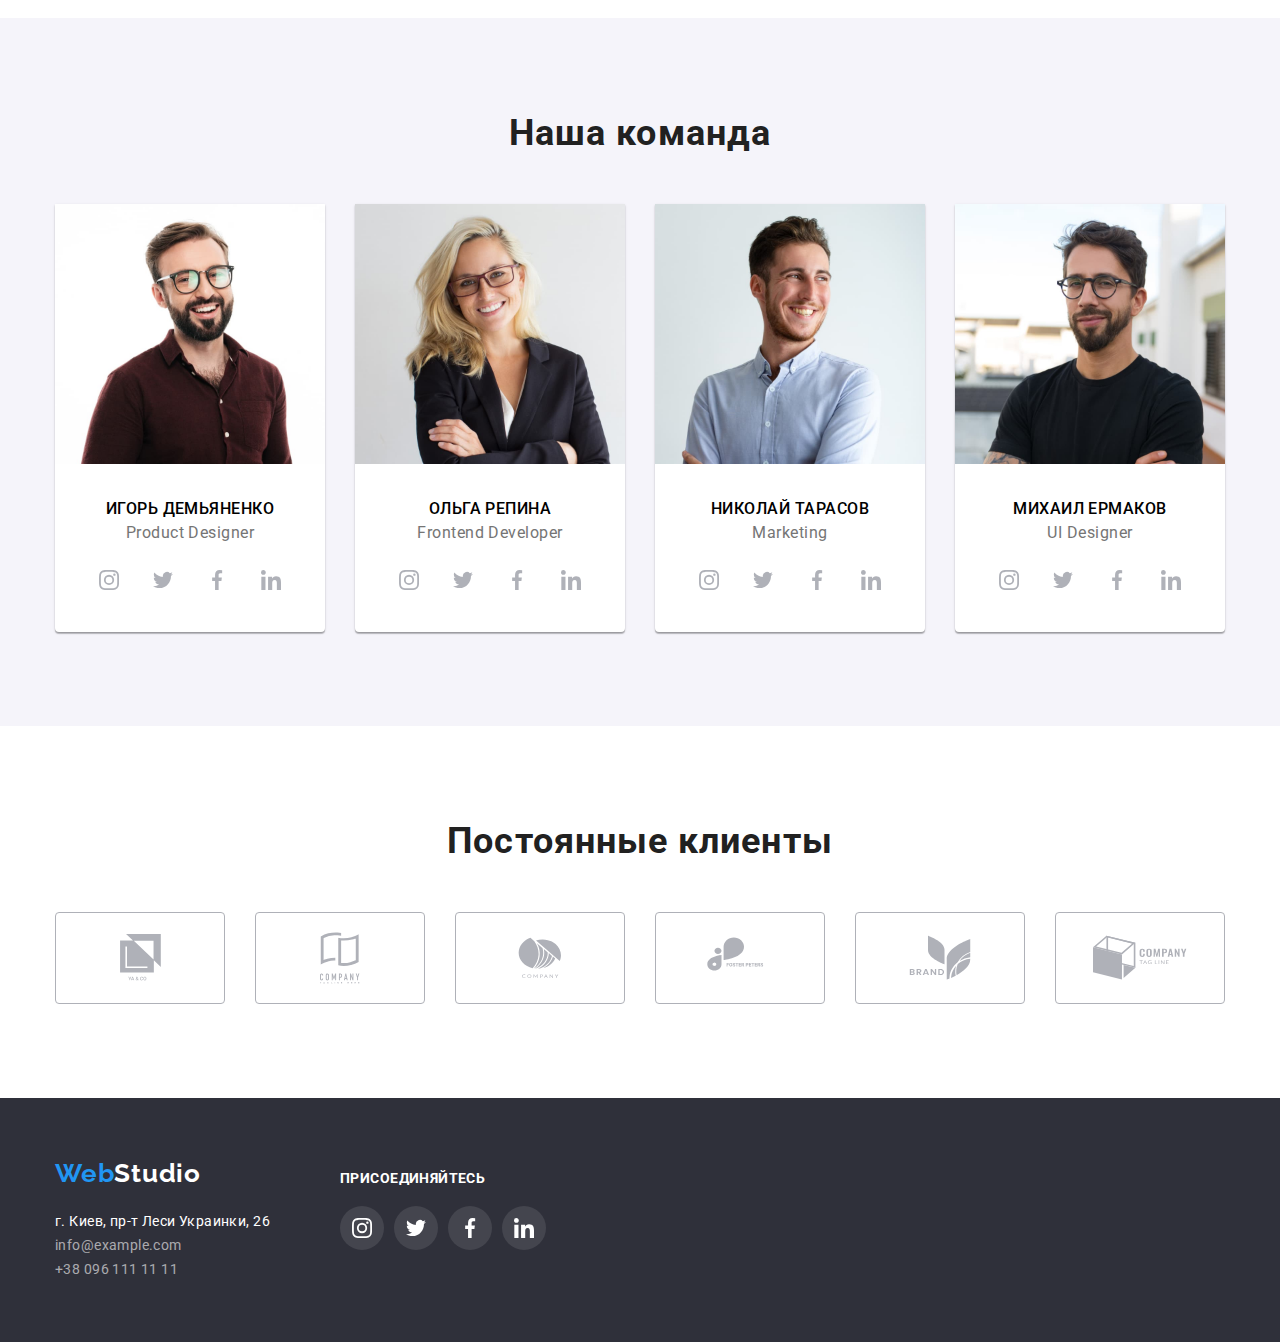
==== commit 57314ae3: "Fin?" ====
--- a/index.html
+++ b/index.html
@@ -303,7 +303,7 @@
             <li class="item">
               <a class="clients-logo" >
                 <svg width="43.46" height="41.18">
-                  <use href="./images/symbol-defs.svg#icon-client3svg"></use>
+                  <use href="./images/symbol-defs.svg#icon-client3"></use>
                 </svg>
               </a>
             </li>
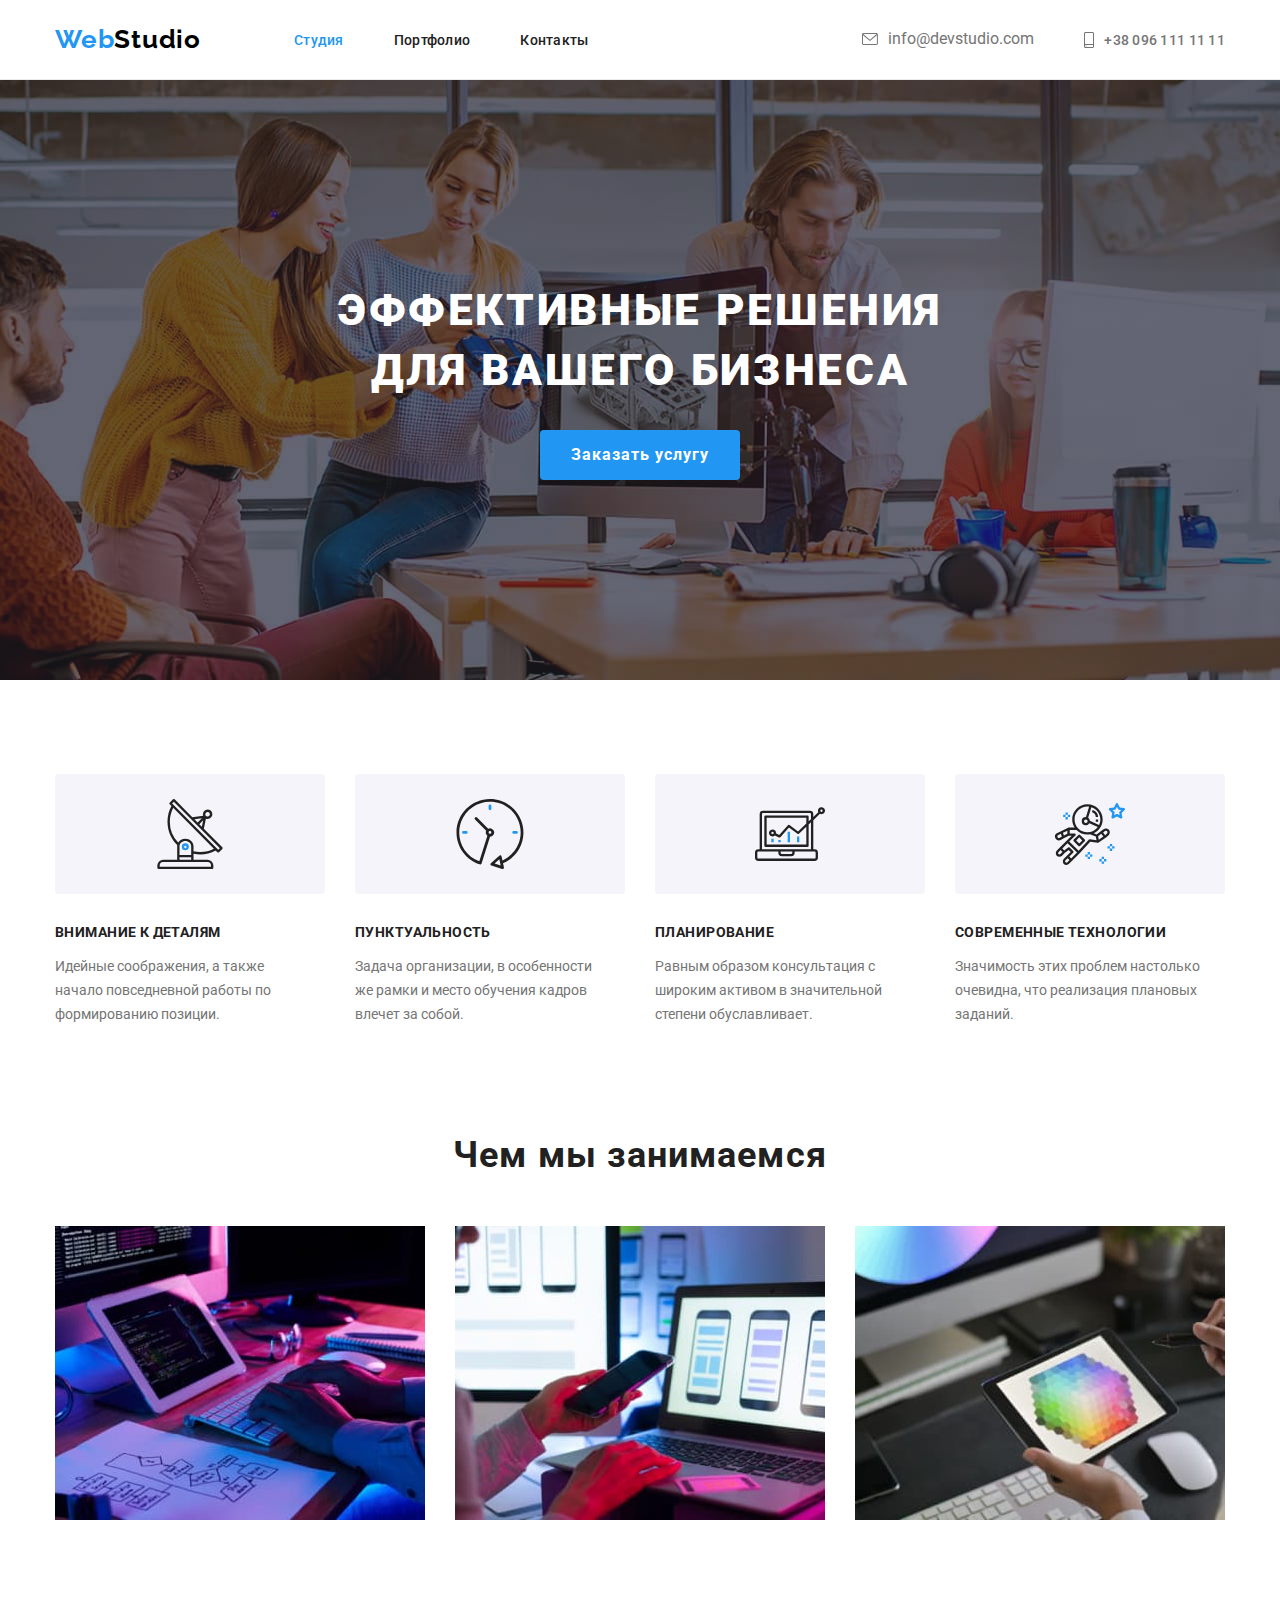
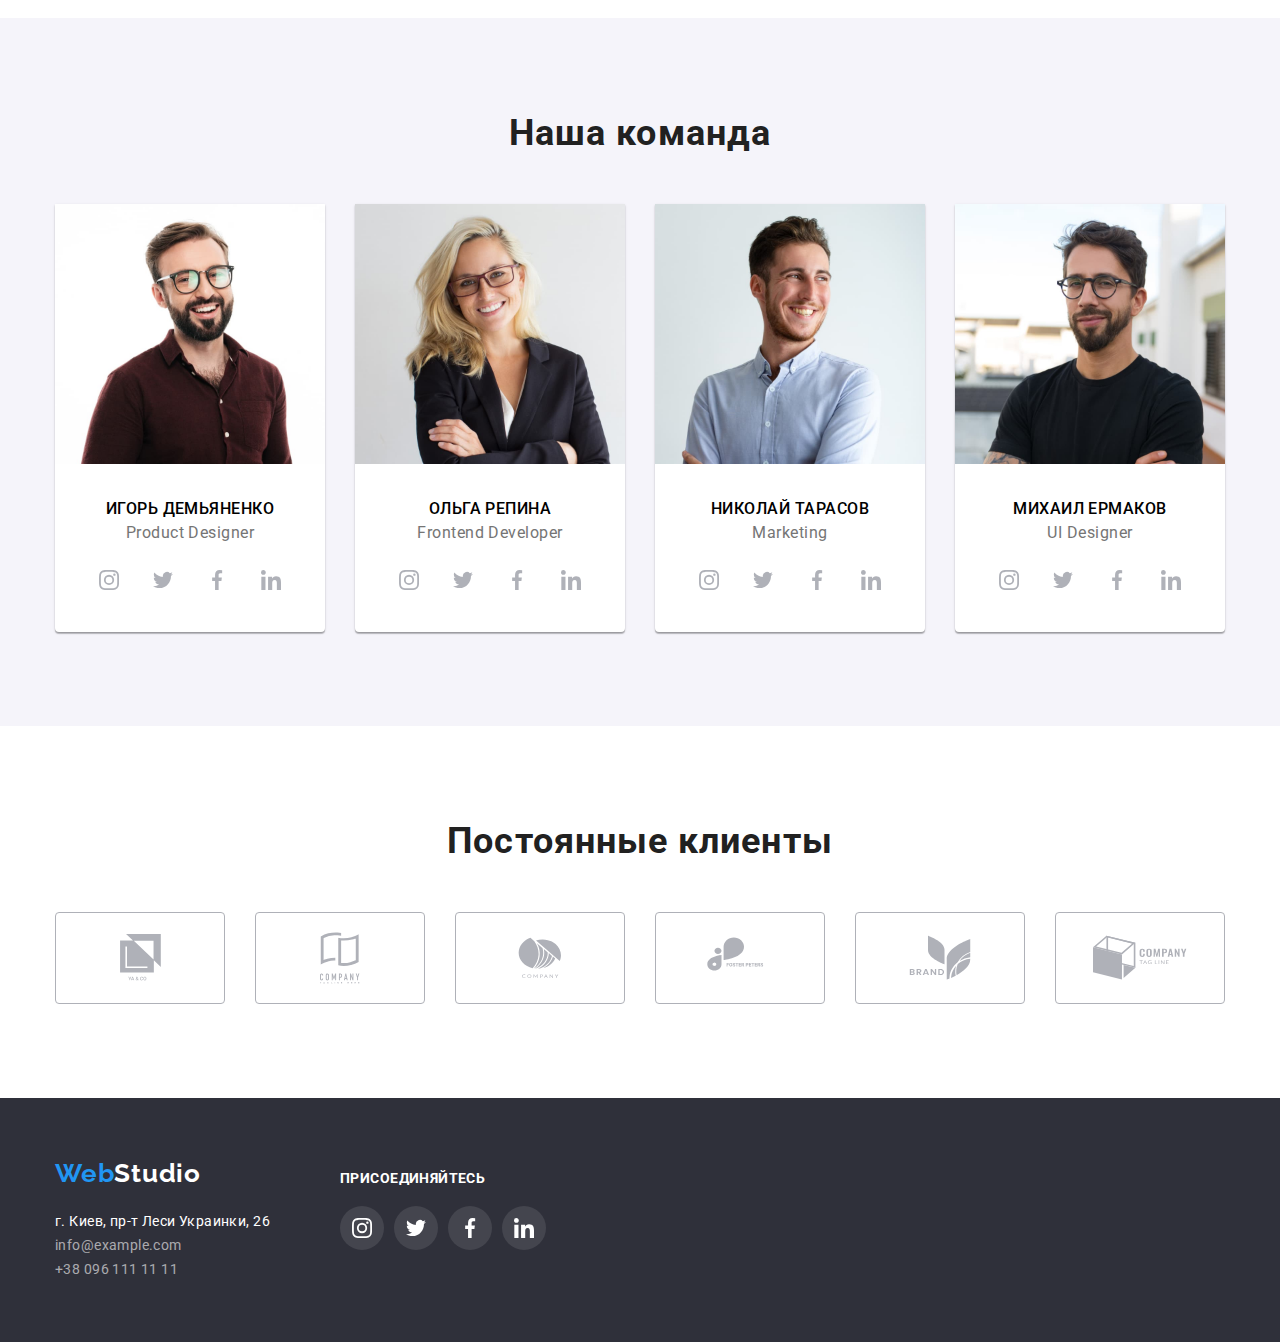
==== commit 3b6f18c8: "Fin?" ====
--- a/index.html
+++ b/index.html
@@ -287,42 +287,42 @@
           <h2 class="clients-text">Постоянные клиенты</h2>
           <ul class="clients-set">
             <li class="item">
-              <a class="clients-logo" >
+              <a href="" class="clients-logo" >
                 <svg width="41" height="46.7">
                   <use href="./images/symbol-defs.svg#icon-client1"></use>
                 </svg>
               </a>
             </li>
             <li class="item">
-              <a class="clients-logo" >
+              <a href="" class="clients-logo" >
                 <svg width="40" height="52">
                   <use href="./images/symbol-defs.svg#icon-client2"></use>
                 </svg>
               </a>
             </li>
             <li class="item">
-              <a class="clients-logo" >
+              <a href="" class="clients-logo" >
                 <svg width="43.46" height="41.18">
                   <use href="./images/symbol-defs.svg#icon-client3"></use>
                 </svg>
               </a>
             </li>
             <li class="item">
-              <a class="clients-logo" >
+              <a href="" class="clients-logo" >
                 <svg width="84.44" height="40.62">
                   <use href="./images/symbol-defs.svg#icon-client4"></use>
                 </svg>
               </a>
             </li>
             <li class="item">
-              <a class="clients-logo" >
+              <a href="" class="clients-logo" >
                 <svg width="62.64" height="45.43">
                   <use href="./images/symbol-defs.svg#icon-client5"></use>
                 </svg>
               </a>
             </li>
             <li class="item">
-              <a class="clients-logo" >
+              <a href="" class="clients-logo" >
                 <svg width="93.79" height="46.7">
                   <use href="./images/symbol-defs.svg#icon-client6"></use>
                 </svg>
@@ -362,28 +362,28 @@
             <h2 class="connections-text">присоединяйтесь</h2>
             <ul class="connections-set">
               <li class="item">
-                <a class="connections-set-icon">
+                <a href="" class="connections-set-icon">
                   <svg class="connections-icon">
                     <use href="./images/symbol-defs.svg#icon-instagram_footer"></use>       
                   </svg>
                 </a>
               </li>
               <li class="item">
-                <a class="connections-set-icon">
+                <a href="" class="connections-set-icon">
                   <svg class="connections-icon">
                     <use href="./images/symbol-defs.svg#icon-twitter_footer"></use>       
                   </svg>
                 </a>
               </li>
               <li class="item">
-                <a class="connections-set-icon">
+                <a href="" class="connections-set-icon">
                   <svg class="connections-icon">
                     <use href="./images/symbol-defs.svg#icon-facebook_footer"></use>       
                   </svg>
                 </a>
               </li>
               <li class="item">
-                <a class="connections-set-icon">
+                <a href="" class="connections-set-icon">
                   <svg class="connections-icon">
                     <use href="./images/symbol-defs.svg#icon-linkedin_footer"></use>       
                   </svg>
--- a/css/style.css
+++ b/css/style.css
@@ -131,7 +131,9 @@
 
 .header-link a:hover {
   color: #2196f3;
-  
+}
+.header-link a:focus {
+  color: #2196f3;
 }
 .header-contacts {
   display: flex;
@@ -160,9 +162,13 @@
 }
 .header-mail a {
   color: rgba(117, 117, 117, 1);
-  display: block;
+  display: flex;
+  align-items: center;
 }
 .header-mail a:hover {
+  color: #2196f3;
+}
+.header-mail a:focus {
   color: #2196f3;
 }
 .header-phone {
@@ -174,9 +180,9 @@
 
 }
 .header-phone-set {
-  display: block;
-  align-items: center;
-  justify-content: center;
+  display: flex;
+  align-items: center;
+
 }
 .header-phone-icon {
   margin-right: 10px;
@@ -186,8 +192,12 @@
 .header-phone a {
   color: rgba(117, 117, 117, 1);
 
+
 }
 .header-phone a:hover {
+  color: #2196f3;
+}
+.header-phone a:focus {
   color: #2196f3;
 }
 .main-header-sections {
@@ -293,6 +303,8 @@
 .team-text {
   padding-top: 30px;
   padding-bottom: 30px;
+  padding-left: 32px;
+  padding-right: 32px;
 
 }
 .team-employee {
@@ -320,8 +332,6 @@
 .icons-list{
   display: flex;
   justify-content: space-between;
-  width: 206px;
-  margin:   0 auto;
   margin-top: 16px;
   fill: #757575;
 }
@@ -340,6 +350,10 @@
 }
 
 .links-list:hover {
+  background: #2196f3;
+  fill: #ffffff; 
+}
+.links-list:focus {
   background: #2196f3;
   fill: #ffffff; 
 }
@@ -371,6 +385,11 @@
   fill: #2196F3;
   cursor: pointer;
 }
+.clients-set :focus {
+  border-color:  #2196F3;
+  fill: #2196F3;
+  cursor: pointer;
+}
 .clients-set .item + .item {
   margin-left: 30px;
 }
@@ -453,10 +472,12 @@
   background: rgba(255, 255, 255, 0.1);
   fill: white;
 }
-.connections-set .item :hover {
+.connections-set-icon:hover {
   background: #2196f3;
-  cursor: pointer;
-}
+}
+.connections-set-icon:focus {
+  background: #2196f3;
+  }
 .connections-set .item + .item{
   margin-left: 10px;
   
@@ -492,6 +513,13 @@
     0px 2px 2px rgba(0, 0, 0, 0.12);
 }
 
+.btn-port:focus {
+  color: white;
+  background-color: #2196f3;
+  box-shadow: 0px 3px 1px rgba(0, 0, 0, 0.1), 0px 1px 2px rgba(0, 0, 0, 0.08),
+    0px 2px 2px rgba(0, 0, 0, 0.12);
+}
+
 .menu-btn {
   display: flex;
   justify-content: center;
@@ -528,16 +556,16 @@
   flex-basis: cals((100%-90px)/3);
   
 }
-.item-port:hover {
+.item-port-card:hover {
   box-shadow: 0px 1px 1px rgba(0, 0, 0, 0.12), 0px 4px 4px rgba(0, 0, 0, 0.06), 1px 4px 6px rgba(0, 0, 0, 0.16);
 }
-
+.item-port-card:focus {
+  box-shadow: 0px 1px 1px rgba(0, 0, 0, 0.12), 0px 4px 4px rgba(0, 0, 0, 0.06), 1px 4px 6px rgba(0, 0, 0, 0.16);
+}
 .card-thumb {
   margin-bottom: -4.5px;
 }
-.card-thumb :hover {
-  background-image: linear-gradient(to right, rgba(47, 48, 58, 0.4), rgba(47, 48, 58, 0.4));
-}
+
 .card-content {
   padding: 20px 24px;
   border: 1px solid rgba(238, 238, 238, 1);
